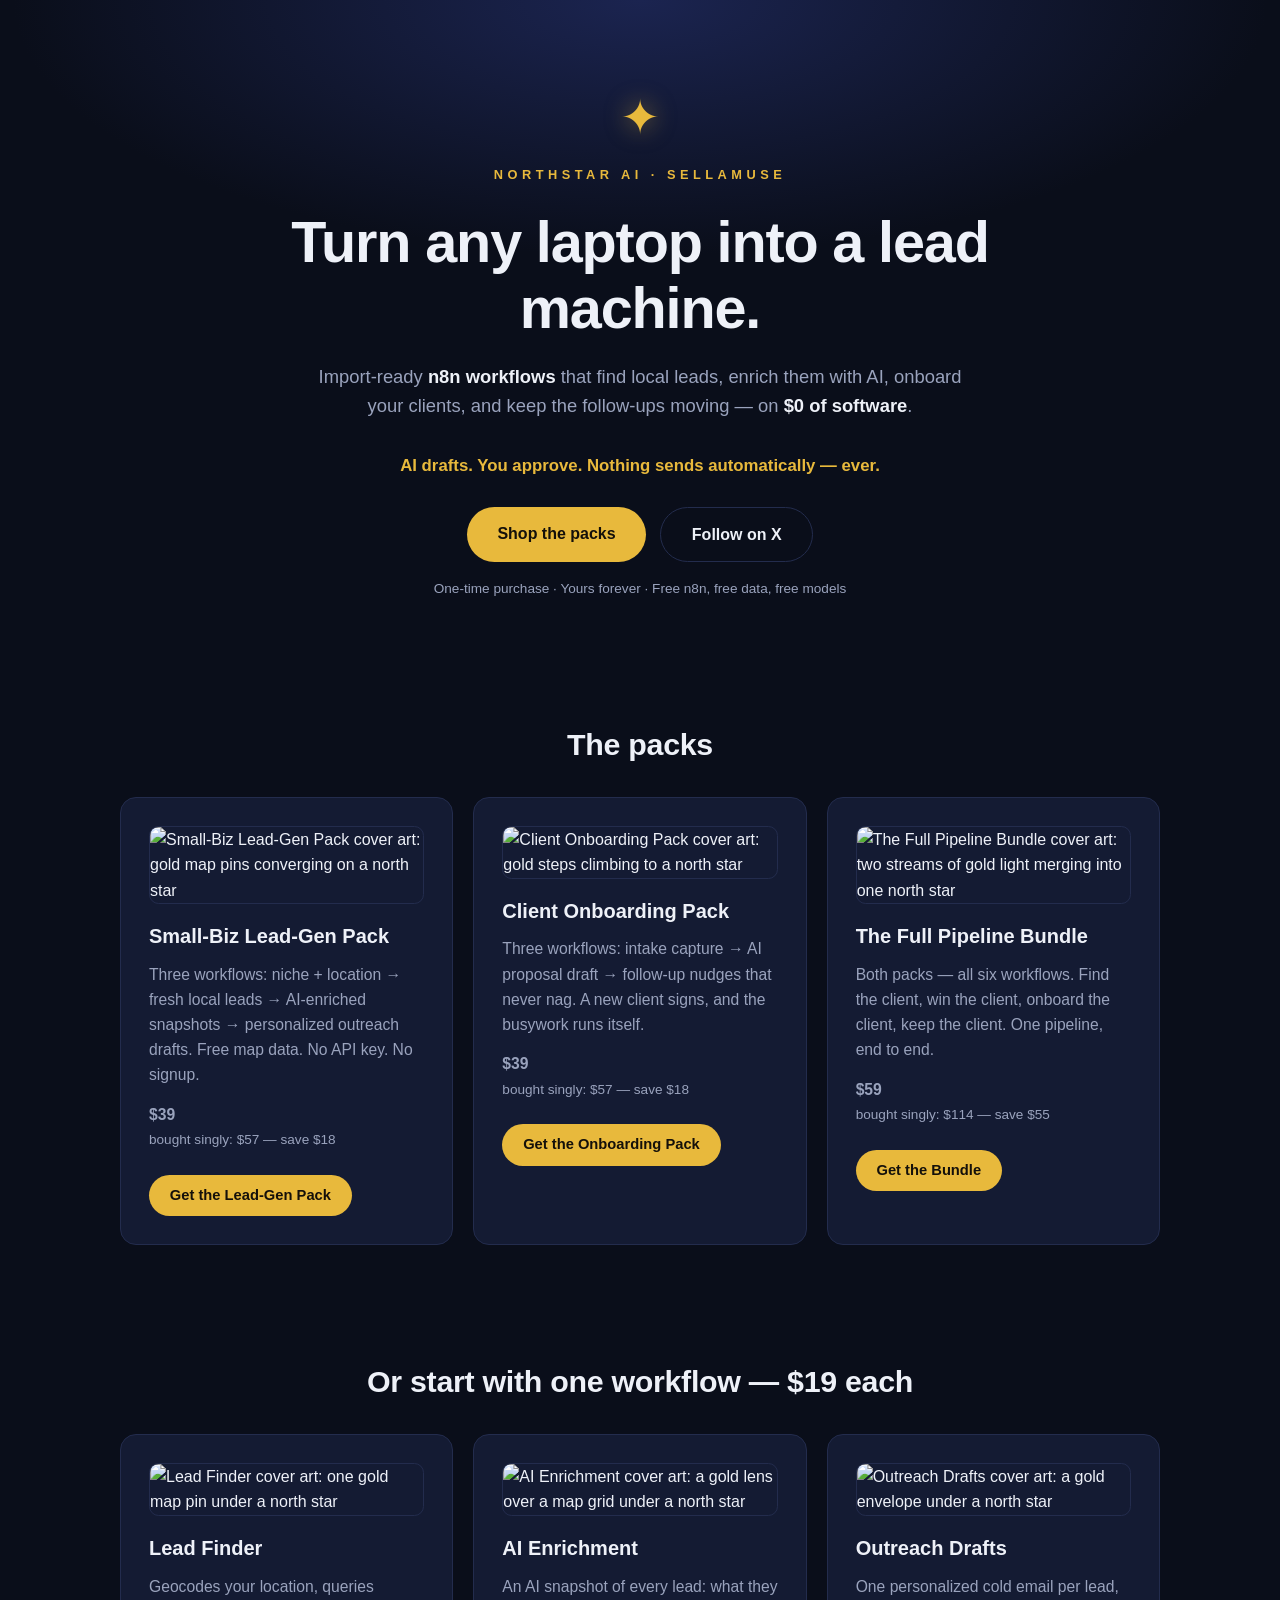
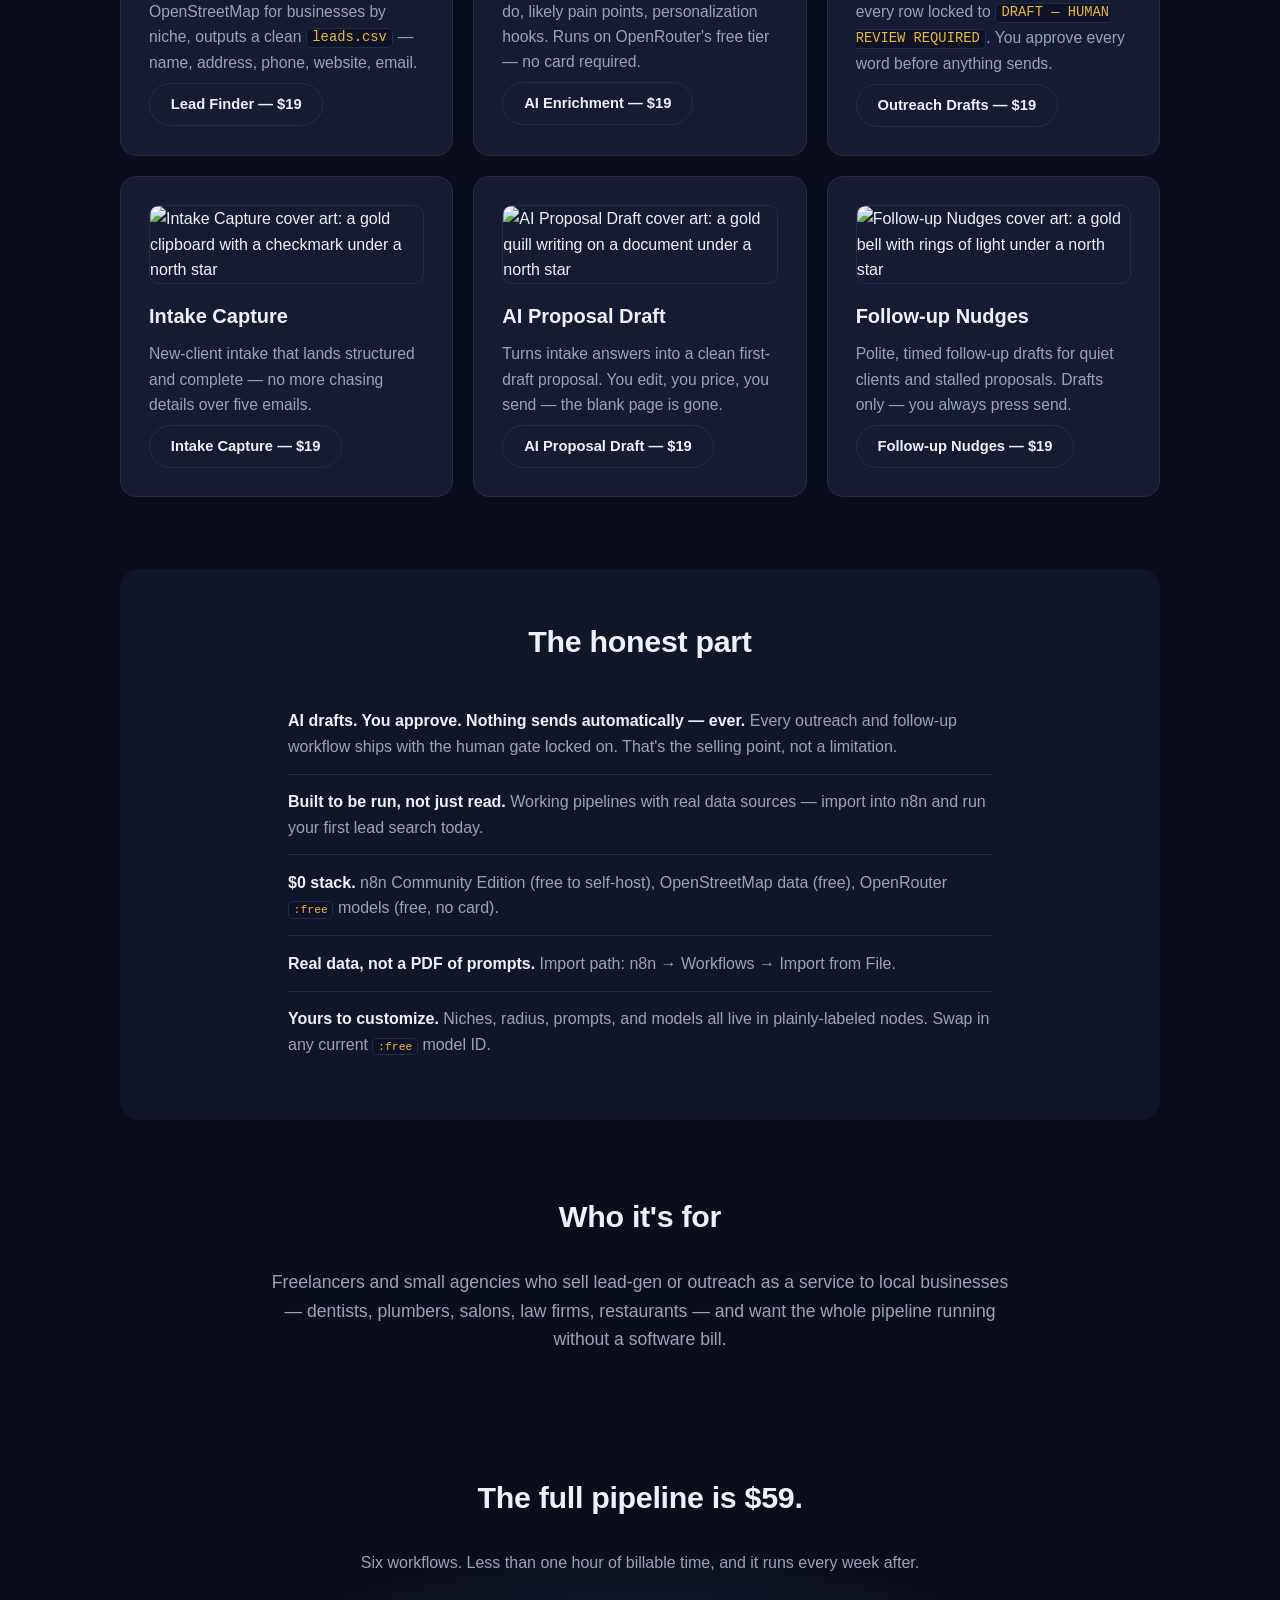
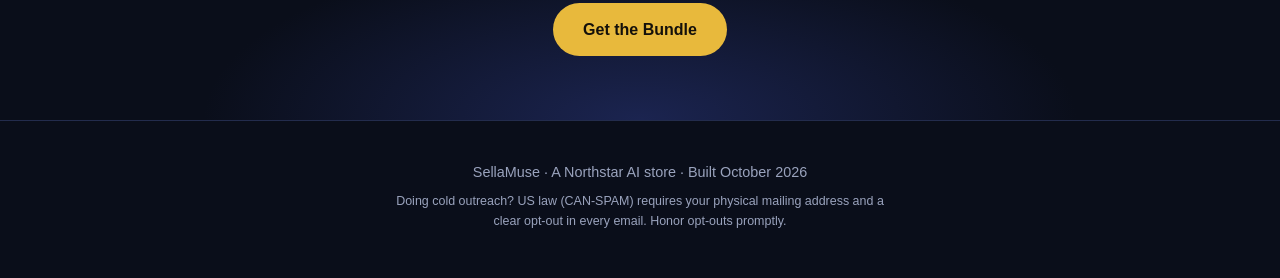
==== index.html @ 15011b5c "Add files via upload" ====
<!DOCTYPE html>
<html lang="en">
<head>
<meta charset="UTF-8">
<meta name="viewport" content="width=device-width, initial-scale=1.0">
<title>SellaMuse by Northstar AI — n8n Workflow Packs for Freelancers & Small Agencies</title>
<meta name="description" content="Import-ready n8n workflow packs: find local leads, onboard clients, follow up — on $0 of software. AI drafts. You approve. Nothing sends automatically — ever.">
<link rel="stylesheet" href="styles.css">
</head>
<body>

<header class="hero">
  <div class="star" aria-hidden="true">✦</div>
  <p class="brand">NORTHSTAR AI · SELLAMUSE</p>
  <h1>Turn any laptop into a lead machine.</h1>
  <p class="sub">Import-ready <strong>n8n workflows</strong> that find local leads, enrich them with AI, onboard your clients, and keep the follow-ups moving — on <strong>$0 of software</strong>.</p>
  <p class="trust">AI drafts. You approve. Nothing sends automatically — ever.</p>
  <div class="cta-row">
    <a class="btn primary" href="https://payhip.com/SellaMuse">Shop the packs</a>
    <a class="btn ghost" href="https://x.com/MichaelSpo0061" target="_blank" rel="noopener">Follow on X</a>
  </div>
  <p class="fine">One-time purchase · Yours forever · Free n8n, free data, free models</p>
</header>

<main>
  <section class="workflows">
    <h2>The packs</h2>
    <div class="cards">
      <article class="card">
        <img src="img/pack-leadgen.png" alt="Small-Biz Lead-Gen Pack cover art: gold map pins converging on a north star">
        <h3>Small-Biz Lead-Gen Pack</h3>
        <p>Three workflows: niche + location → fresh local leads → AI-enriched snapshots → personalized outreach drafts. Free map data. No API key. No signup.</p>
        <p class="price">$39 <span class="save">bought singly: $57 — save $18</span></p>
        <a class="btn primary small" href="https://payhip.com/b/7LZxp">Get the Lead-Gen Pack</a>
      </article>
      <article class="card">
        <img src="img/pack-onboarding.png" alt="Client Onboarding Pack cover art: gold steps climbing to a north star">
        <h3>Client Onboarding Pack</h3>
        <p>Three workflows: intake capture → AI proposal draft → follow-up nudges that never nag. A new client signs, and the busywork runs itself.</p>
        <p class="price">$39 <span class="save">bought singly: $57 — save $18</span></p>
        <a class="btn primary small" href="https://payhip.com/b/4yGvk">Get the Onboarding Pack</a>
      </article>
      <article class="card">
        <img src="img/bundle.png" alt="The Full Pipeline Bundle cover art: two streams of gold light merging into one north star">
        <h3>The Full Pipeline Bundle</h3>
        <p>Both packs — all six workflows. Find the client, win the client, onboard the client, keep the client. One pipeline, end to end.</p>
        <p class="price">$59 <span class="save">bought singly: $114 — save $55</span></p>
        <a class="btn primary small" href="https://payhip.com/b/wcTgh">Get the Bundle</a>
      </article>
    </div>
  </section>

  <section class="workflows">
    <h2>Or start with one workflow — $19 each</h2>
    <div class="cards">
      <article class="card">
        <img src="img/s-leadfinder.png" alt="Lead Finder cover art: one gold map pin under a north star">
        <h3>Lead Finder</h3>
        <p>Geocodes your location, queries OpenStreetMap for businesses by niche, outputs a clean <code>leads.csv</code> — name, address, phone, website, email.</p>
        <a class="btn ghost small" href="https://payhip.com/b/gflk5">Lead Finder — $19</a>
      </article>
      <article class="card">
        <img src="img/s-enrichment.png" alt="AI Enrichment cover art: a gold lens over a map grid under a north star">
        <h3>AI Enrichment</h3>
        <p>An AI snapshot of every lead: what they do, likely pain points, personalization hooks. Runs on OpenRouter's free tier — no card required.</p>
        <a class="btn ghost small" href="https://payhip.com/b/mHO2L">AI Enrichment — $19</a>
      </article>
      <article class="card">
        <img src="img/s-outreach.png" alt="Outreach Drafts cover art: a gold envelope under a north star">
        <h3>Outreach Drafts</h3>
        <p>One personalized cold email per lead, every row locked to <code>DRAFT — HUMAN REVIEW REQUIRED</code>. You approve every word before anything sends.</p>
        <a class="btn ghost small" href="https://payhip.com/b/BSHAp">Outreach Drafts — $19</a>
      </article>
      <article class="card">
        <img src="img/s-intake.png" alt="Intake Capture cover art: a gold clipboard with a checkmark under a north star">
        <h3>Intake Capture</h3>
        <p>New-client intake that lands structured and complete — no more chasing details over five emails.</p>
        <a class="btn ghost small" href="https://payhip.com/b/0YFAX">Intake Capture — $19</a>
      </article>
      <article class="card">
        <img src="img/s-proposal.png" alt="AI Proposal Draft cover art: a gold quill writing on a document under a north star">
        <h3>AI Proposal Draft</h3>
        <p>Turns intake answers into a clean first-draft proposal. You edit, you price, you send — the blank page is gone.</p>
        <a class="btn ghost small" href="https://payhip.com/b/UBZxe">AI Proposal Draft — $19</a>
      </article>
      <article class="card">
        <img src="img/s-followup.png" alt="Follow-up Nudges cover art: a gold bell with rings of light under a north star">
        <h3>Follow-up Nudges</h3>
        <p>Polite, timed follow-up drafts for quiet clients and stalled proposals. Drafts only — you always press send.</p>
        <a class="btn ghost small" href="https://payhip.com/b/4fX61">Follow-up Nudges — $19</a>
      </article>
    </div>
  </section>

  <section class="honest">
    <h2>The honest part</h2>
    <ul>
      <li><strong>AI drafts. You approve. Nothing sends automatically — ever.</strong> Every outreach and follow-up workflow ships with the human gate locked on. That's the selling point, not a limitation.</li>
      <li><strong>Built to be run, not just read.</strong> Working pipelines with real data sources — import into n8n and run your first lead search today.</li>
      <li><strong>$0 stack.</strong> n8n Community Edition (free to self-host), OpenStreetMap data (free), OpenRouter <code>:free</code> models (free, no card).</li>
      <li><strong>Real data, not a PDF of prompts.</strong> Import path: n8n → Workflows → Import from File.</li>
      <li><strong>Yours to customize.</strong> Niches, radius, prompts, and models all live in plainly-labeled nodes. Swap in any current <code>:free</code> model ID.</li>
    </ul>
  </section>

  <section class="who">
    <h2>Who it's for</h2>
    <p>Freelancers and small agencies who sell lead-gen or outreach as a service to local businesses — dentists, plumbers, salons, law firms, restaurants — and want the whole pipeline running without a software bill.</p>
  </section>

  <section class="final-cta">
    <h2>The full pipeline is $59.</h2>
    <p>Six workflows. Less than one hour of billable time, and it runs every week after.</p>
    <a class="btn primary" href="https://payhip.com/b/wcTgh">Get the Bundle</a>
  </section>
</main>

<footer>
  <p>SellaMuse · A Northstar AI store · Built October 2026</p>
  <p class="fine">Doing cold outreach? US law (CAN-SPAM) requires your physical mailing address and a clear opt-out in every email. Honor opt-outs promptly.</p>
</footer>

</body>
</html>
---- styles.css ----
:root {
  --bg: #0a0e1a;
  --bg2: #10162a;
  --card: #141b33;
  --gold: #e8b93c;
  --text: #eef1f8;
  --muted: #9aa3bd;
  --line: #232c4d;
}

* { box-sizing: border-box; margin: 0; padding: 0; }

body {
  background: var(--bg);
  color: var(--text);
  font-family: -apple-system, BlinkMacSystemFont, "Segoe UI", Inter, Roboto, sans-serif;
  line-height: 1.6;
  -webkit-font-smoothing: antialiased;
}

/* ---------- hero ---------- */
.hero {
  text-align: center;
  padding: 5rem 1.5rem 4rem;
  background: radial-gradient(ellipse 70% 55% at 50% 0%, #1b2450 0%, var(--bg) 70%);
}

.star {
  font-size: 3rem;
  color: var(--gold);
  text-shadow: 0 0 24px rgba(232, 185, 60, 0.55);
  margin-bottom: 0.5rem;
}

.brand {
  letter-spacing: 0.35em;
  font-size: 0.8rem;
  color: var(--gold);
  margin-bottom: 1.5rem;
  font-weight: 600;
}

.hero h1 {
  font-size: clamp(2.2rem, 6vw, 3.6rem);
  line-height: 1.15;
  max-width: 16em;
  margin: 0 auto 1.25rem;
  letter-spacing: -0.02em;
}

.sub {
  font-size: 1.15rem;
  color: var(--muted);
  max-width: 36em;
  margin: 0 auto 2rem;
}

.sub strong { color: var(--text); }

.cta-row {
  display: flex;
  gap: 0.9rem;
  justify-content: center;
  flex-wrap: wrap;
  margin-bottom: 1rem;
}

.btn {
  display: inline-block;
  padding: 0.85rem 1.9rem;
  border-radius: 999px;
  font-weight: 600;
  font-size: 1rem;
  text-decoration: none;
  transition: transform 0.15s ease, box-shadow 0.15s ease;
}

.btn.primary {
  background: var(--gold);
  color: #14100a;
}

.btn.primary:hover {
  transform: translateY(-2px);
  box-shadow: 0 8px 28px rgba(232, 185, 60, 0.35);
}

.btn.ghost {
  border: 1px solid var(--line);
  color: var(--text);
}

.btn.ghost:hover { border-color: var(--gold); }

.fine {
  font-size: 0.85rem;
  color: var(--muted);
}

/* ---------- sections ---------- */
main { max-width: 68rem; margin: 0 auto; padding: 0 1.5rem; }

section { padding: 3.5rem 0; }

h2 {
  font-size: 1.9rem;
  margin-bottom: 1.75rem;
  letter-spacing: -0.01em;
  text-align: center;
}

.cards {
  display: grid;
  grid-template-columns: repeat(auto-fit, minmax(17rem, 1fr));
  gap: 1.25rem;
}

.card {
  background: var(--card);
  border: 1px solid var(--line);
  border-radius: 1rem;
  padding: 1.75rem;
}

.card:hover { border-color: var(--gold); }

.num {
  font-size: 0.8rem;
  font-weight: 700;
  color: var(--gold);
  letter-spacing: 0.2em;
  margin-bottom: 0.6rem;
}

.card h3 { font-size: 1.25rem; margin-bottom: 0.6rem; }
.card p { color: var(--muted); font-size: 0.98rem; }

code {
  background: #0d1226;
  border: 1px solid var(--line);
  border-radius: 0.3rem;
  padding: 0.1em 0.4em;
  font-size: 0.88em;
  color: var(--gold);
}

/* ---------- honest ---------- */
.honest {
  background: var(--bg2);
  border-radius: 1.25rem;
  padding: 3rem 2.5rem;
  margin: 1rem 0;
}

.honest ul { list-style: none; max-width: 44em; margin: 0 auto; }
.honest li {
  padding: 0.9rem 0;
  border-bottom: 1px solid var(--line);
  color: var(--muted);
}
.honest li:last-child { border-bottom: none; }
.honest li strong { color: var(--text); }

/* ---------- who ---------- */
.who p {
  max-width: 42em;
  margin: 0 auto;
  text-align: center;
  color: var(--muted);
  font-size: 1.1rem;
}

/* ---------- final cta ---------- */
.final-cta {
  text-align: center;
  background: radial-gradient(ellipse 60% 80% at 50% 100%, #1b2450 0%, transparent 70%);
  border-radius: 1.25rem;
  padding: 4rem 2rem;
}

.final-cta p { color: var(--muted); margin-bottom: 1.75rem; }

/* ---------- footer ---------- */
footer {
  text-align: center;
  padding: 2.5rem 1.5rem 3rem;
  border-top: 1px solid var(--line);
  color: var(--muted);
  font-size: 0.9rem;
}

footer .fine { max-width: 40em; margin: 0.5rem auto 0; font-size: 0.78rem; }

@media (max-width: 40rem) {
  .honest { padding: 2rem 1.25rem; }
}

/* ---------- product cards (added 2026-10-12) ---------- */
.card img {
  width: 100%;
  border-radius: 0.6rem;
  margin-bottom: 1rem;
  border: 1px solid var(--line);
  display: block;
}

.trust {
  font-size: 1.05rem;
  font-weight: 600;
  color: var(--gold);
  max-width: 36em;
  margin: 0 auto 1.75rem;
}

.price {
  font-size: 1.5rem;
  font-weight: 700;
  color: var(--text);
  margin: 0.9rem 0 1rem;
}

.price .save {
  display: block;
  font-size: 0.85rem;
  font-weight: 500;
  color: var(--muted);
  margin-top: 0.15rem;
}

.btn.small {
  padding: 0.55rem 1.3rem;
  font-size: 0.92rem;
}

.card .btn { margin-top: 0.5rem; }
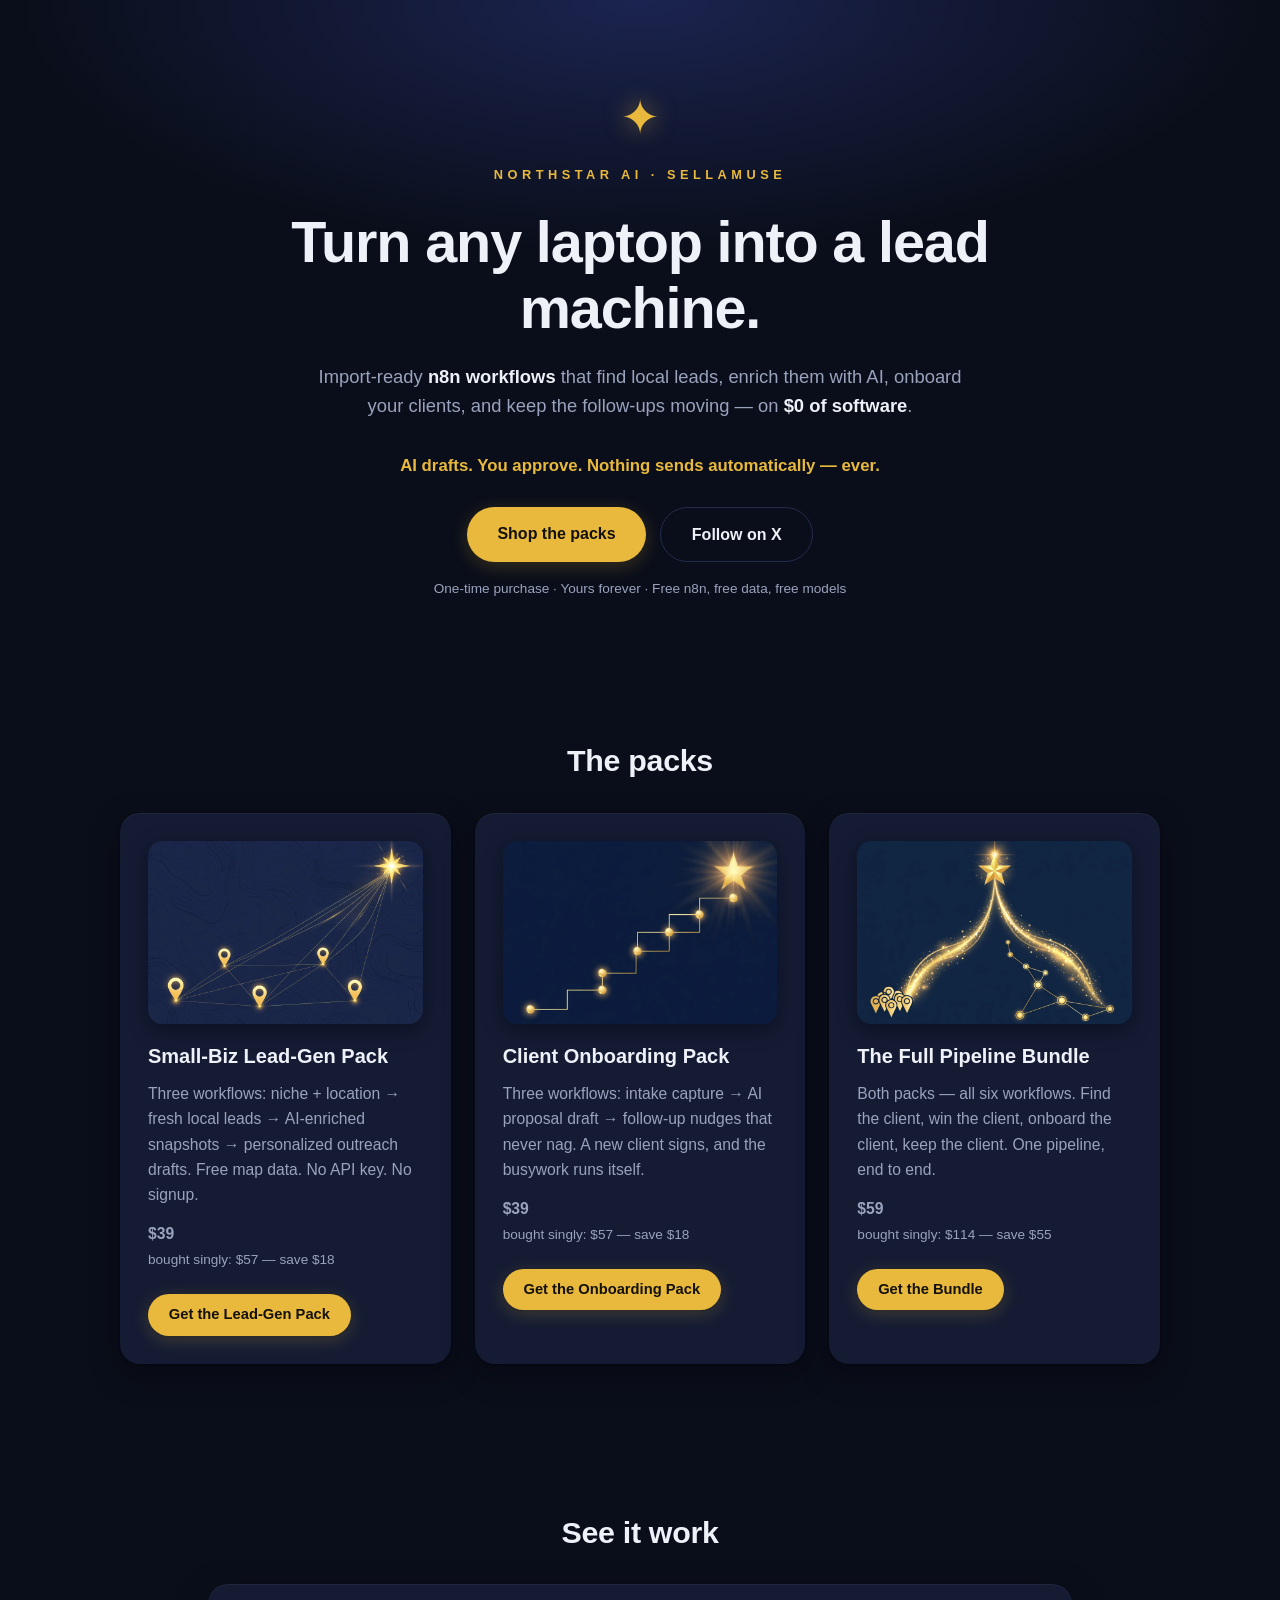
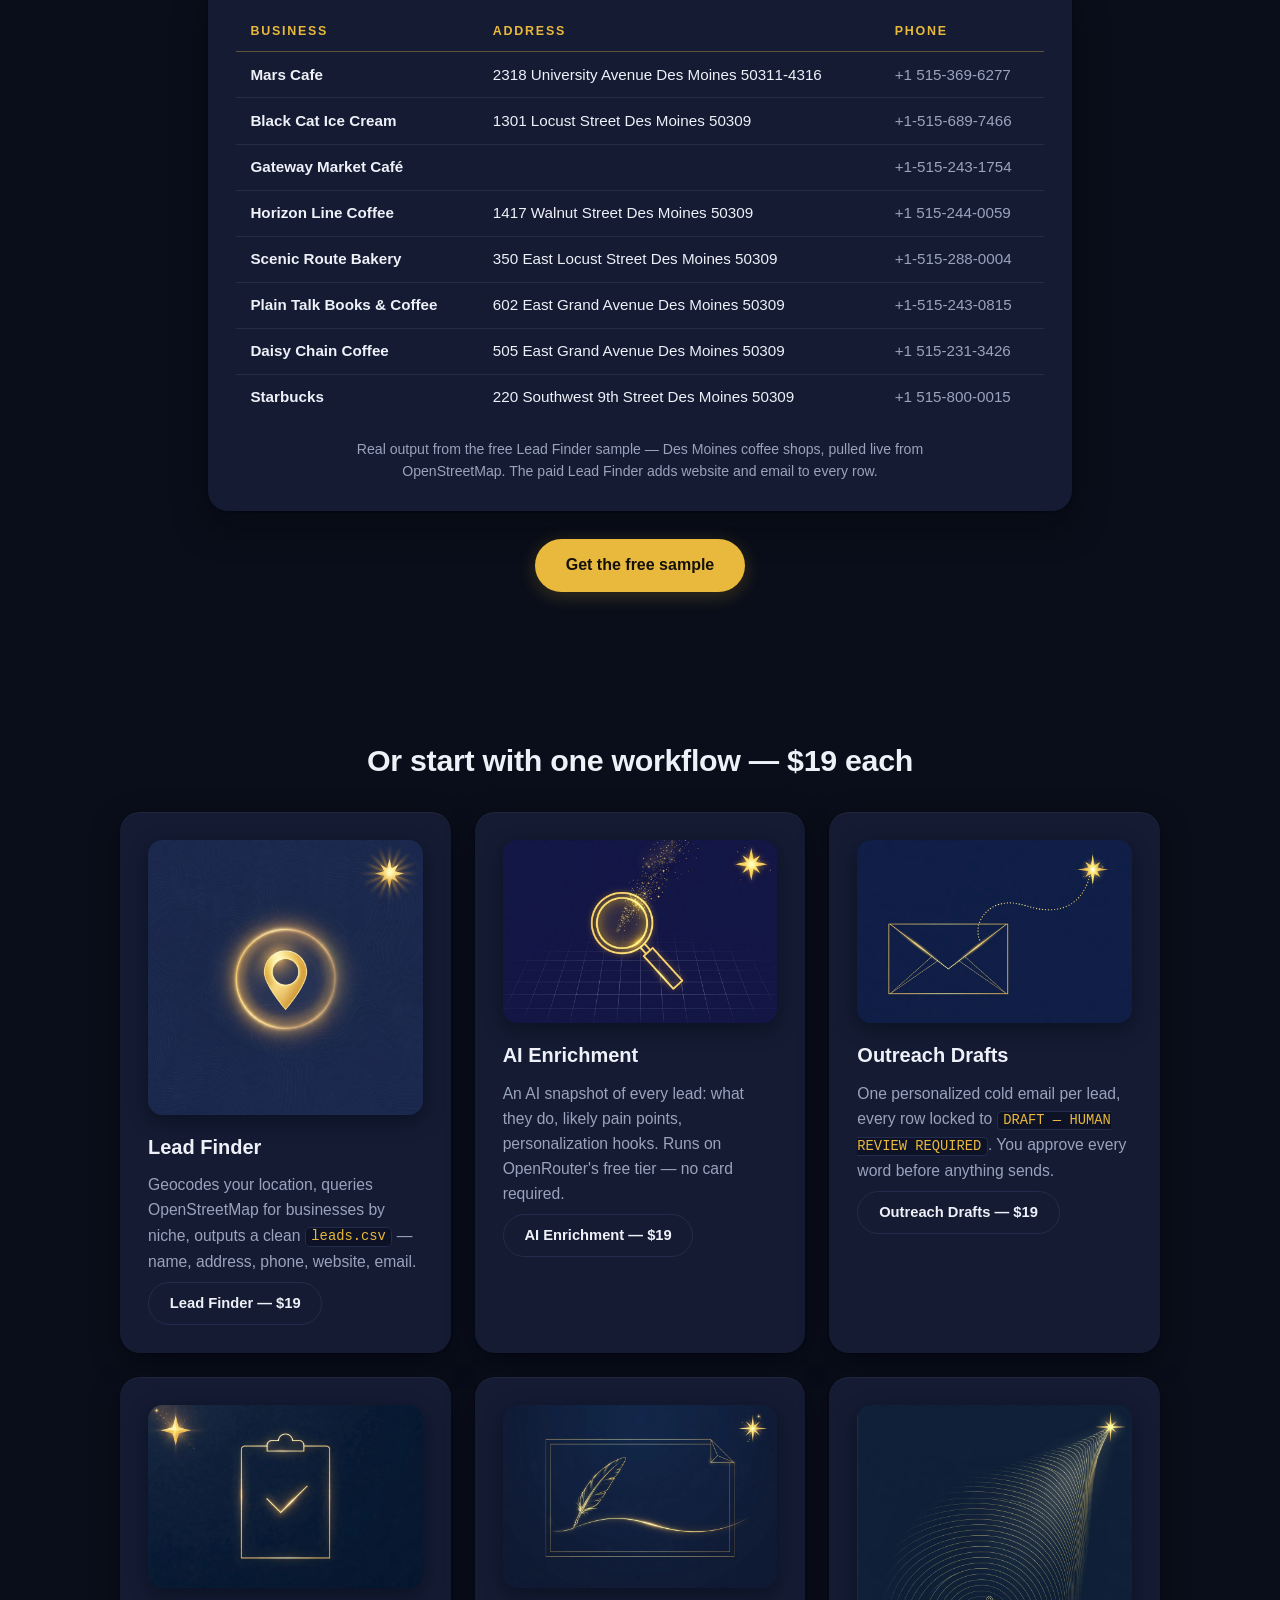
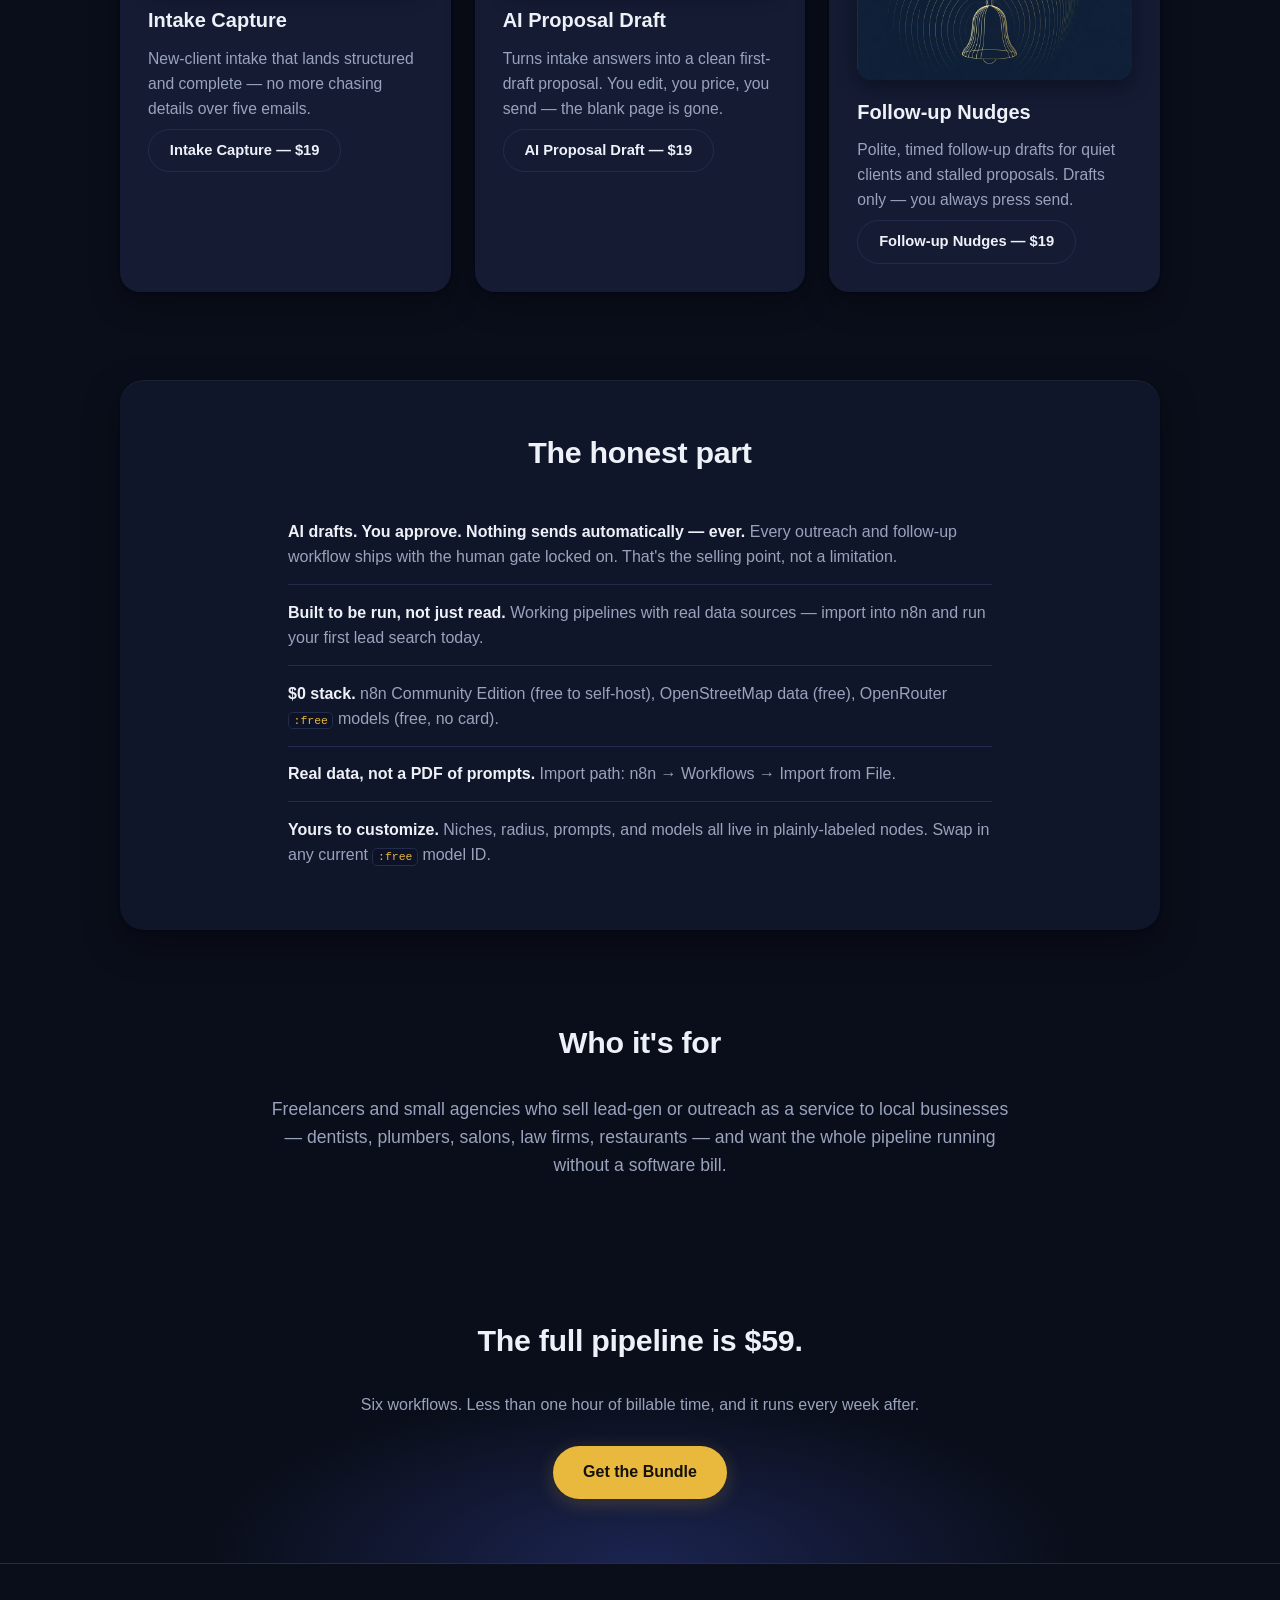
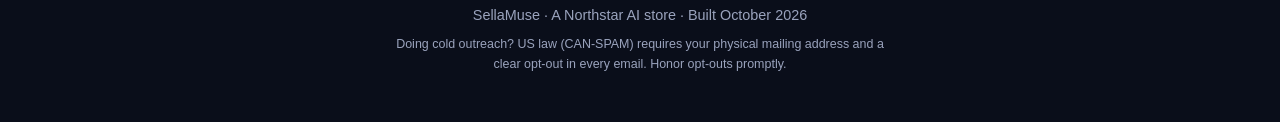
==== commit 5757de0d: "Site v2: polish, show-the-work section, sharing tags, favicon" ====
--- a/index.html
+++ b/index.html
@@ -5,6 +5,16 @@
 <meta name="viewport" content="width=device-width, initial-scale=1.0">
 <title>SellaMuse by Northstar AI — n8n Workflow Packs for Freelancers & Small Agencies</title>
 <meta name="description" content="Import-ready n8n workflow packs: find local leads, onboard clients, follow up — on $0 of software. AI drafts. You approve. Nothing sends automatically — ever.">
+<link rel="icon" type="image/svg+xml" href="favicon.svg">
+<meta property="og:type" content="website">
+<meta property="og:title" content="SellaMuse by Northstar AI — n8n Workflow Packs for Freelancers & Small Agencies">
+<meta property="og:description" content="Import-ready n8n workflow packs: find local leads, onboard clients, follow up — on $0 of software. AI drafts. You approve. Nothing sends automatically — ever.">
+<meta property="og:url" content="https://sellamuse.github.io/northstar-site/">
+<meta property="og:image" content="https://sellamuse.github.io/northstar-site/img/bundle.png">
+<meta name="twitter:card" content="summary_large_image">
+<meta name="twitter:title" content="SellaMuse by Northstar AI — n8n Workflow Packs for Freelancers & Small Agencies">
+<meta name="twitter:description" content="Import-ready n8n workflow packs: find local leads, onboard clients, follow up — on $0 of software. AI drafts. You approve. Nothing sends automatically — ever.">
+<meta name="twitter:image" content="https://sellamuse.github.io/northstar-site/img/bundle.png">
 <link rel="stylesheet" href="styles.css">
 </head>
 <body>
@@ -48,6 +58,31 @@
         <a class="btn primary small" href="https://payhip.com/b/wcTgh">Get the Bundle</a>
       </article>
     </div>
+  </section>
+
+  <section class="proof">
+    <h2>See it work</h2>
+    <figure class="sample-card">
+      <div class="table-wrap">
+        <table class="sample-table">
+          <thead>
+            <tr><th>Business</th><th>Address</th><th>Phone</th></tr>
+          </thead>
+          <tbody>
+            <tr><td>Mars Cafe</td><td>2318 University Avenue Des Moines 50311-4316</td><td>+1 515-369-6277</td></tr>
+            <tr><td>Black Cat Ice Cream</td><td>1301 Locust Street Des Moines 50309</td><td>+1-515-689-7466</td></tr>
+            <tr><td>Gateway Market Café</td><td></td><td>+1-515-243-1754</td></tr>
+            <tr><td>Horizon Line Coffee</td><td>1417 Walnut Street Des Moines 50309</td><td>+1 515-244-0059</td></tr>
+            <tr><td>Scenic Route Bakery</td><td>350 East Locust Street Des Moines 50309</td><td>+1-515-288-0004</td></tr>
+            <tr><td>Plain Talk Books &amp; Coffee</td><td>602 East Grand Avenue Des Moines 50309</td><td>+1-515-243-0815</td></tr>
+            <tr><td>Daisy Chain Coffee</td><td>505 East Grand Avenue Des Moines 50309</td><td>+1 515-231-3426</td></tr>
+            <tr><td>Starbucks</td><td>220 Southwest 9th Street Des Moines 50309</td><td>+1 515-800-0015</td></tr>
+          </tbody>
+        </table>
+      </div>
+      <figcaption>Real output from the free Lead Finder sample — Des Moines coffee shops, pulled live from OpenStreetMap. The paid Lead Finder adds website and email to every row.</figcaption>
+    </figure>
+    <p class="proof-cta"><a class="btn primary" href="https://github.com/sellamuse/lead-finder-free-sample">Get the free sample</a></p>
   </section>
 
   <section class="workflows">
--- a/styles.css
+++ b/styles.css
@@ -78,6 +78,7 @@
 .btn.primary {
   background: var(--gold);
   color: #14100a;
+  box-shadow: 0 4px 18px rgba(232, 185, 60, 0.22), 0 1px 3px rgba(2, 4, 10, 0.4);
 }
 
 .btn.primary:hover {
@@ -90,7 +91,11 @@
   color: var(--text);
 }
 
-.btn.ghost:hover { border-color: var(--gold); }
+.btn.ghost:hover {
+  border-color: var(--gold);
+  transform: translateY(-2px);
+  box-shadow: 0 8px 22px rgba(2, 4, 10, 0.35);
+}
 
 .fine {
   font-size: 0.85rem;
@@ -100,7 +105,7 @@
 /* ---------- sections ---------- */
 main { max-width: 68rem; margin: 0 auto; padding: 0 1.5rem; }
 
-section { padding: 3.5rem 0; }
+section { padding: 4.5rem 0; }
 
 h2 {
   font-size: 1.9rem;
@@ -112,17 +117,28 @@
 .cards {
   display: grid;
   grid-template-columns: repeat(auto-fit, minmax(17rem, 1fr));
-  gap: 1.25rem;
+  gap: 1.5rem;
 }
 
 .card {
   background: var(--card);
-  border: 1px solid var(--line);
-  border-radius: 1rem;
+  border-radius: 1.25rem;
   padding: 1.75rem;
-}
-
-.card:hover { border-color: var(--gold); }
+  box-shadow:
+    0 1px 2px rgba(2, 4, 10, 0.45),
+    0 10px 30px rgba(2, 4, 10, 0.35),
+    inset 0 1px 0 rgba(238, 241, 248, 0.05);
+  transition: transform 0.2s ease, box-shadow 0.2s ease;
+}
+
+.card:hover {
+  transform: translateY(-4px);
+  box-shadow:
+    0 2px 4px rgba(2, 4, 10, 0.45),
+    0 20px 44px rgba(2, 4, 10, 0.45),
+    0 0 0 1px rgba(232, 185, 60, 0.35),
+    inset 0 1px 0 rgba(238, 241, 248, 0.06);
+}
 
 .num {
   font-size: 0.8rem;
@@ -147,9 +163,13 @@
 /* ---------- honest ---------- */
 .honest {
   background: var(--bg2);
-  border-radius: 1.25rem;
+  border-radius: 1.5rem;
   padding: 3rem 2.5rem;
   margin: 1rem 0;
+  box-shadow:
+    0 1px 2px rgba(2, 4, 10, 0.45),
+    0 14px 36px rgba(2, 4, 10, 0.35),
+    inset 0 1px 0 rgba(238, 241, 248, 0.05);
 }
 
 .honest ul { list-style: none; max-width: 44em; margin: 0 auto; }
@@ -198,9 +218,9 @@
 /* ---------- product cards (added 2026-10-12) ---------- */
 .card img {
   width: 100%;
-  border-radius: 0.6rem;
+  border-radius: 0.9rem;
   margin-bottom: 1rem;
-  border: 1px solid var(--line);
+  box-shadow: 0 6px 20px rgba(2, 4, 10, 0.4);
   display: block;
 }
 
@@ -233,3 +253,64 @@
 }
 
 .card .btn { margin-top: 0.5rem; }
+
+/* ---------- proof / see it work (added 2026-10-13) ---------- */
+.sample-card {
+  background: var(--card);
+  border-radius: 1.25rem;
+  padding: 1.75rem;
+  max-width: 54rem;
+  margin: 0 auto;
+  box-shadow:
+    0 1px 2px rgba(2, 4, 10, 0.45),
+    0 14px 36px rgba(2, 4, 10, 0.4),
+    inset 0 1px 0 rgba(238, 241, 248, 0.05);
+}
+
+.table-wrap { overflow-x: auto; border-radius: 0.75rem; }
+
+.sample-table {
+  width: 100%;
+  min-width: 34rem;
+  border-collapse: collapse;
+  font-size: 0.95rem;
+  text-align: left;
+}
+
+.sample-table th {
+  color: var(--gold);
+  font-size: 0.78rem;
+  font-weight: 700;
+  letter-spacing: 0.14em;
+  text-transform: uppercase;
+  padding: 0.6rem 0.9rem;
+  border-bottom: 1px solid rgba(232, 185, 60, 0.35);
+  white-space: nowrap;
+}
+
+.sample-table td {
+  color: var(--text);
+  padding: 0.65rem 0.9rem;
+  border-bottom: 1px solid rgba(154, 163, 189, 0.12);
+  white-space: nowrap;
+}
+
+.sample-table td:first-child { font-weight: 600; }
+.sample-table td:last-child { color: var(--muted); }
+.sample-table tbody tr:last-child td { border-bottom: none; }
+.sample-table tbody tr { transition: background 0.15s ease; }
+.sample-table tbody tr:hover { background: rgba(232, 185, 60, 0.05); }
+
+.sample-card figcaption {
+  color: var(--muted);
+  font-size: 0.88rem;
+  text-align: center;
+  max-width: 42em;
+  margin: 1.1rem auto 0;
+}
+
+.proof-cta { text-align: center; margin-top: 1.75rem; }
+
+@media (max-width: 40rem) {
+  .sample-card { padding: 1.25rem; }
+}
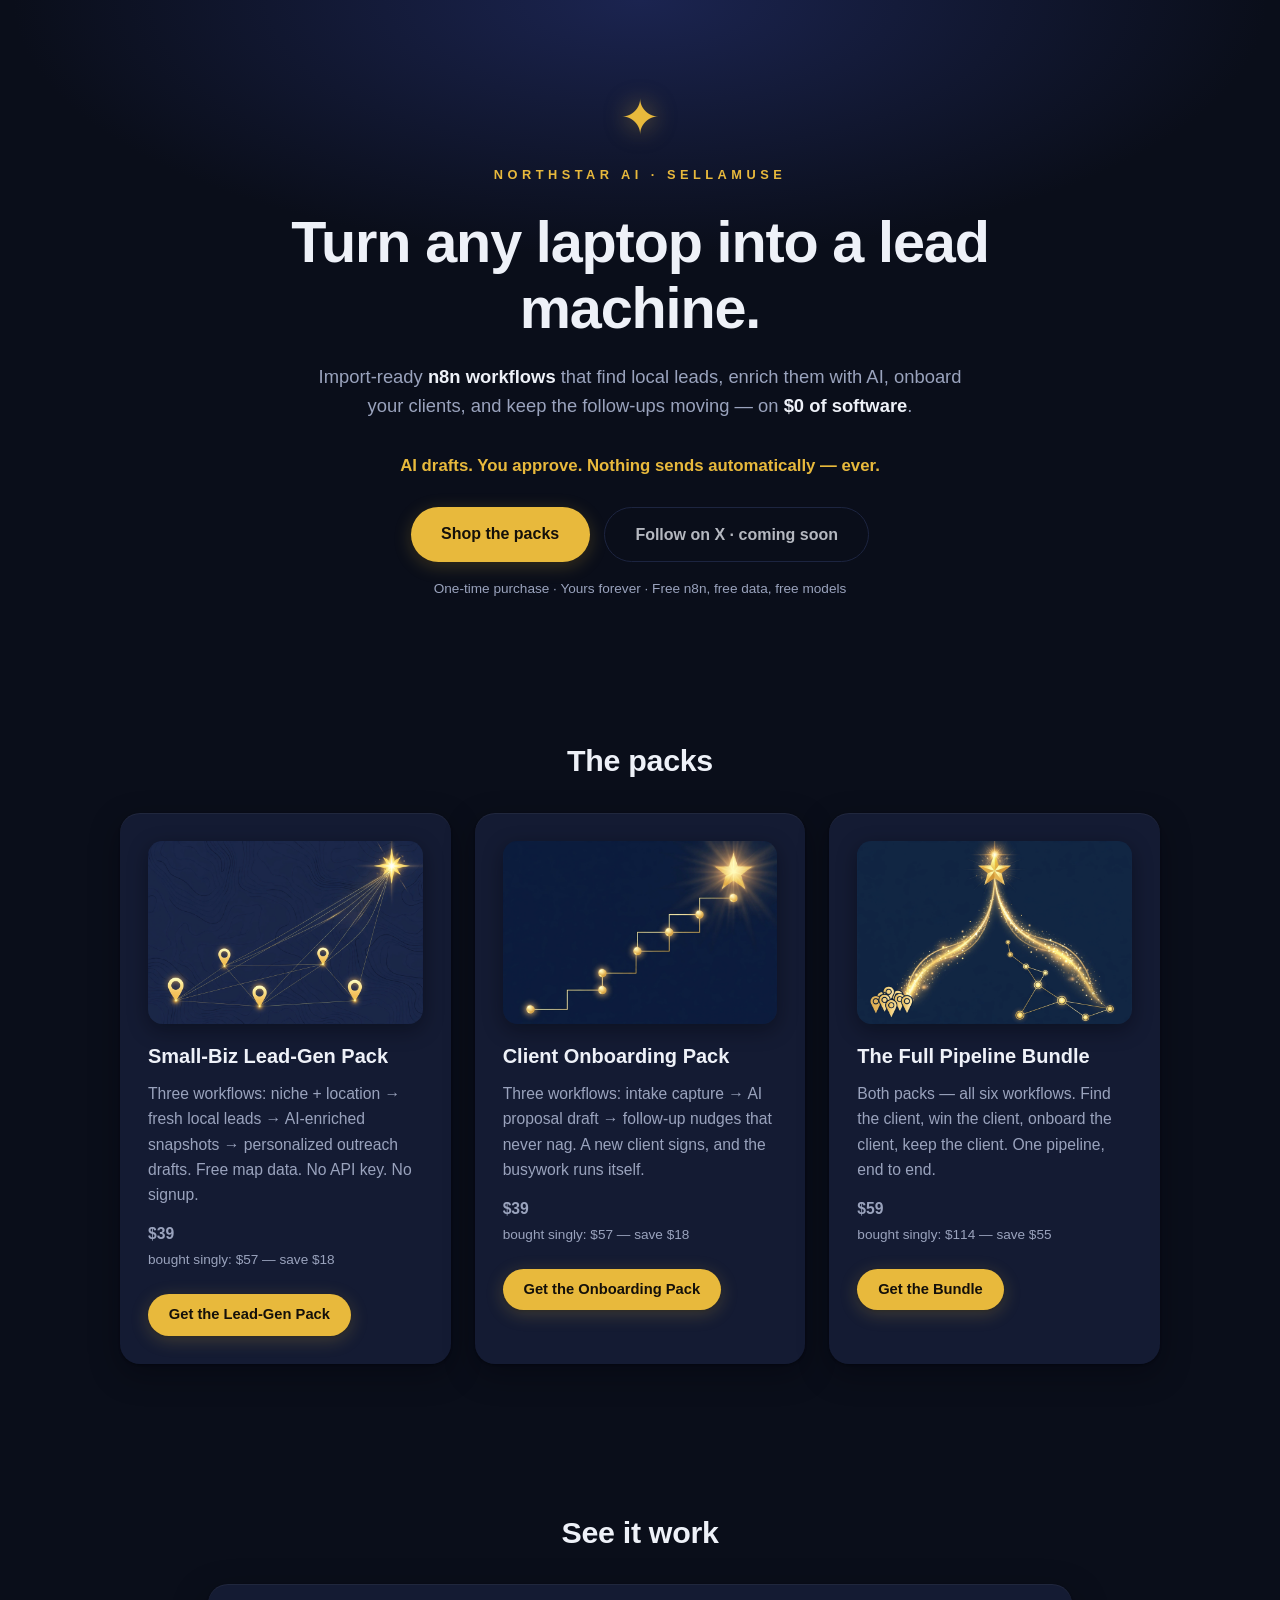
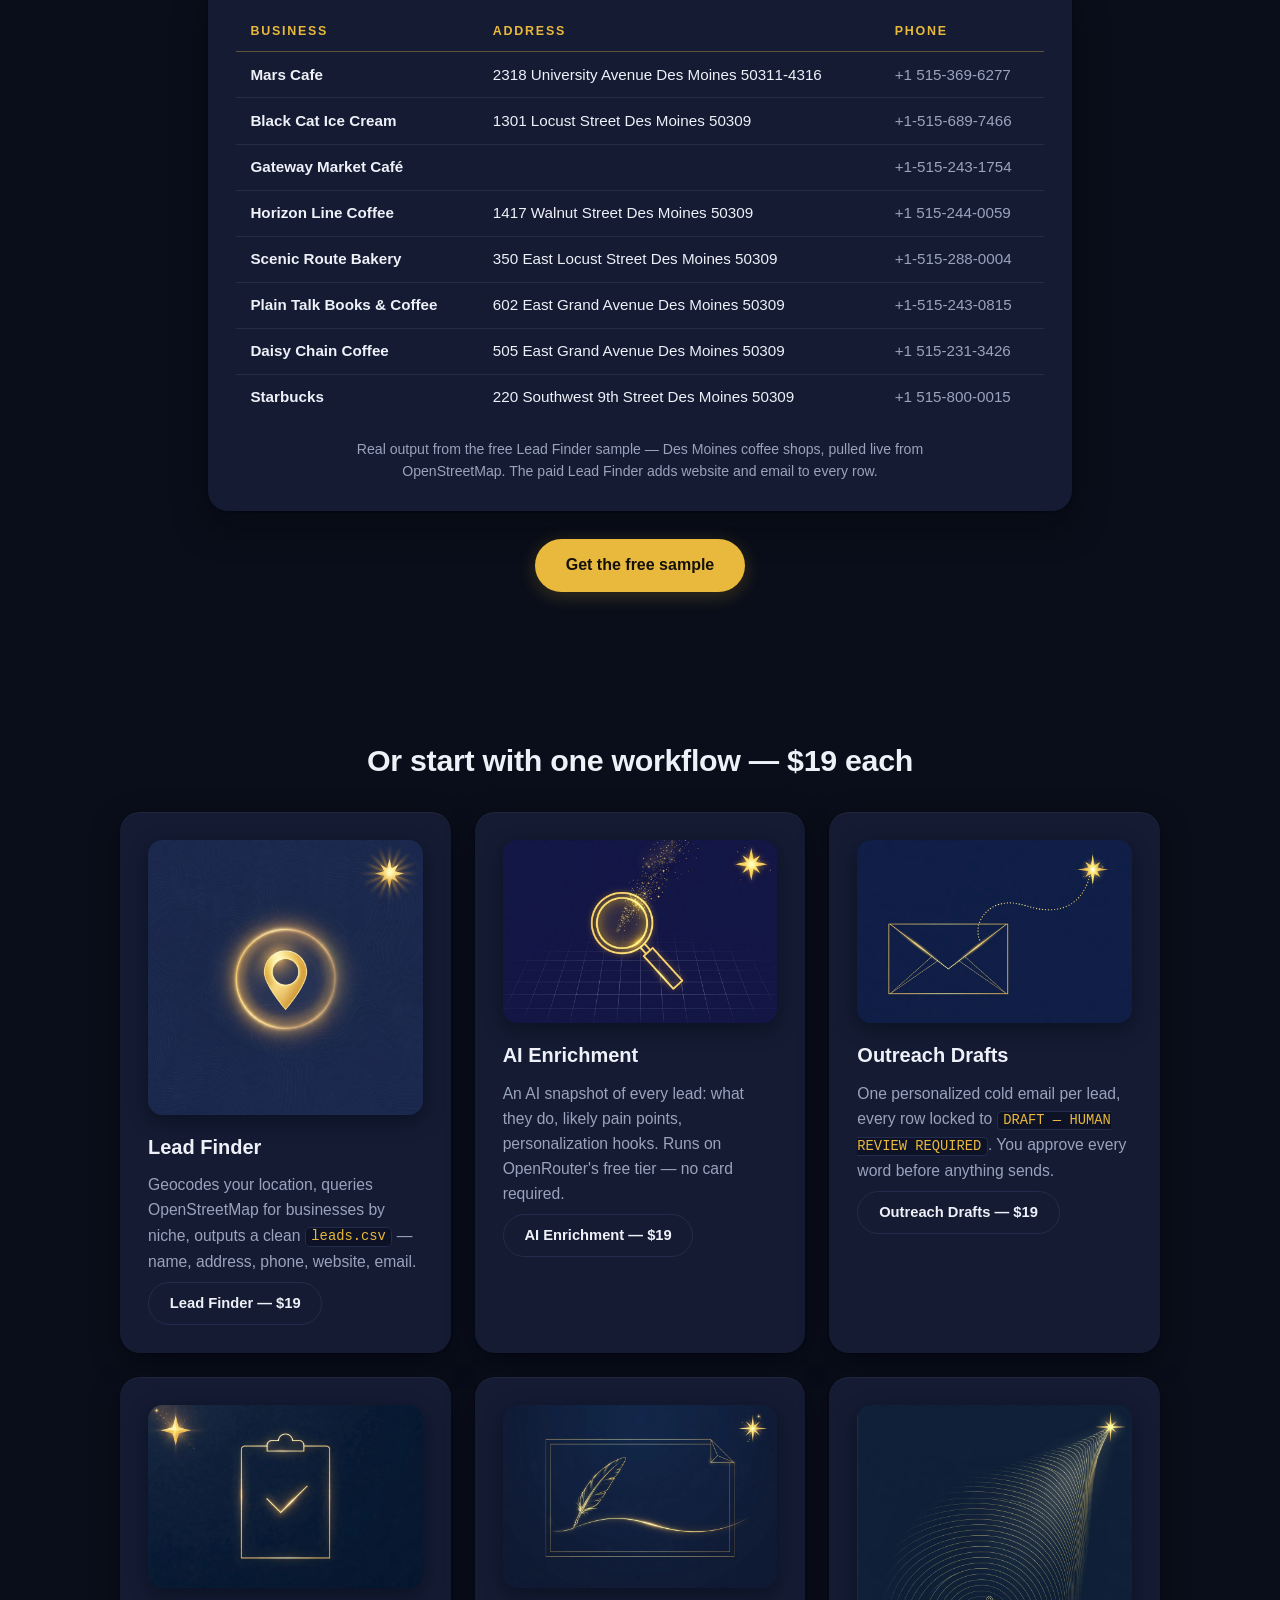
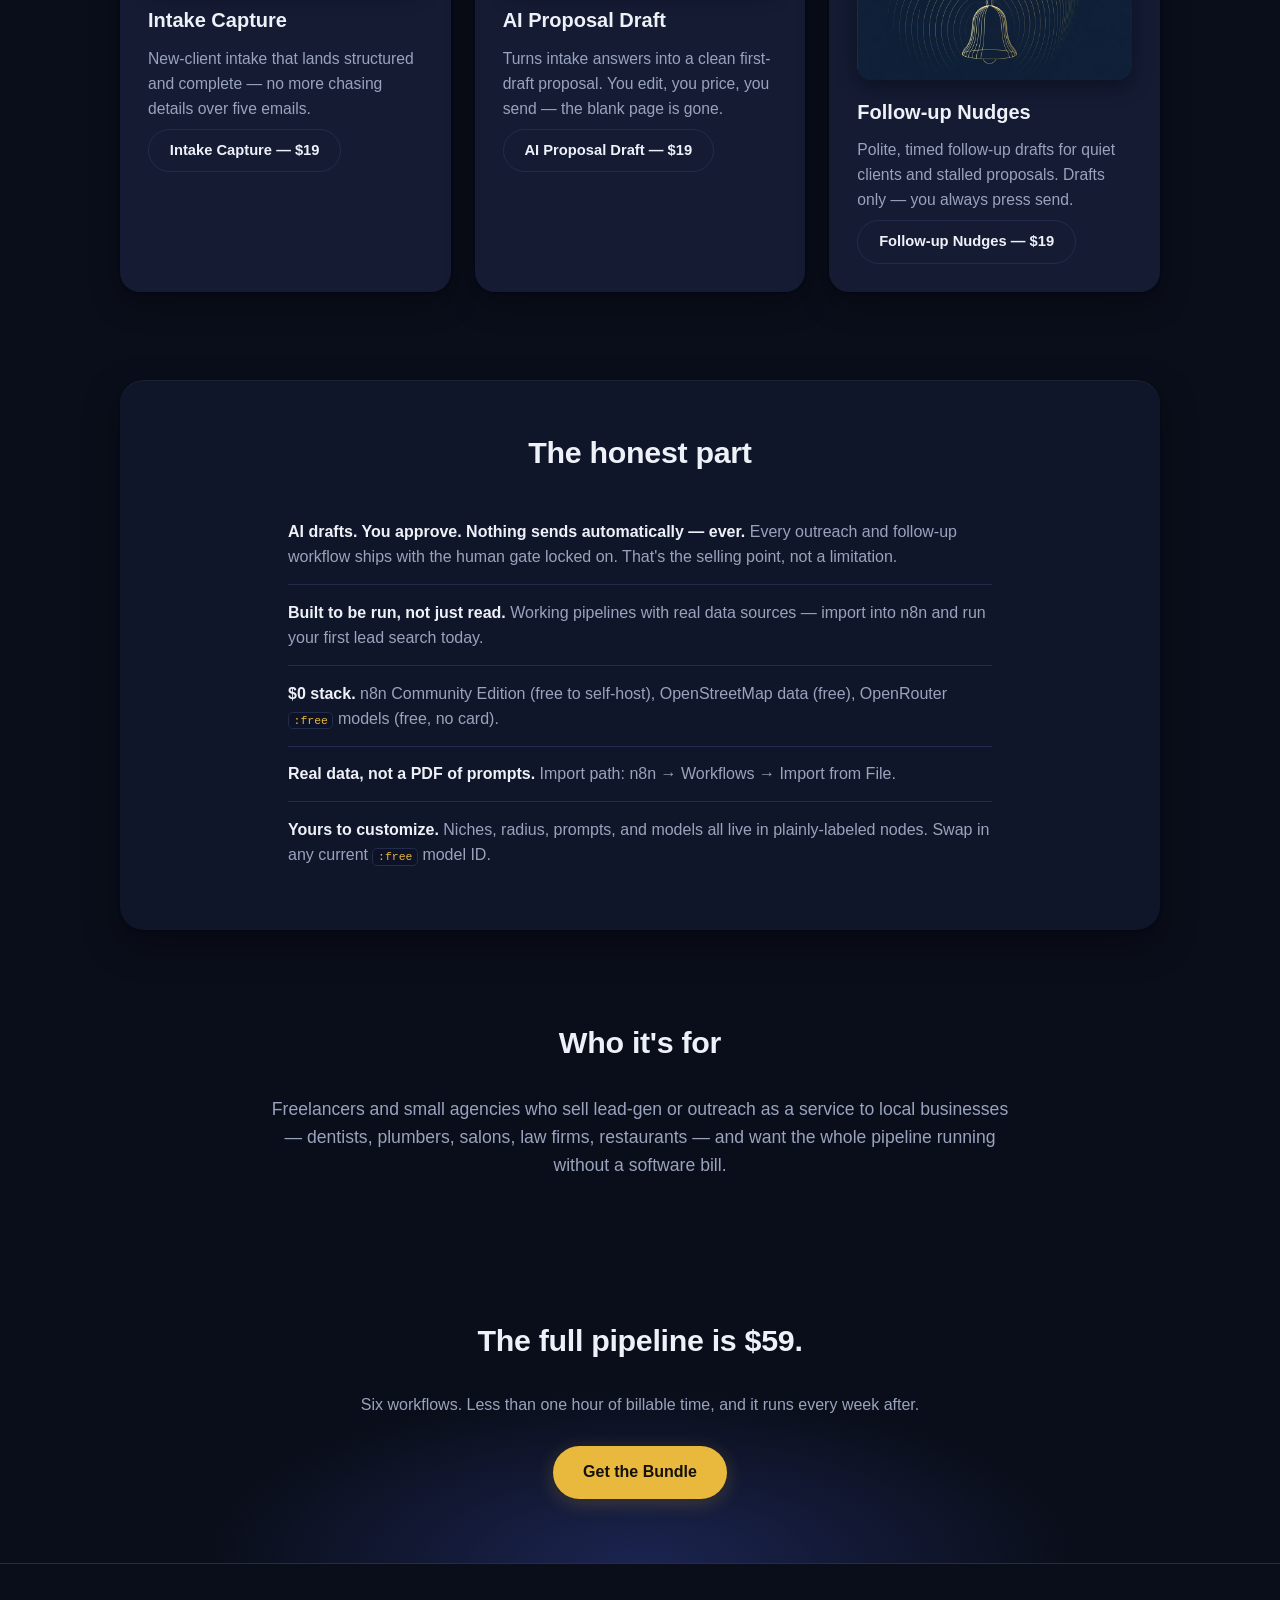
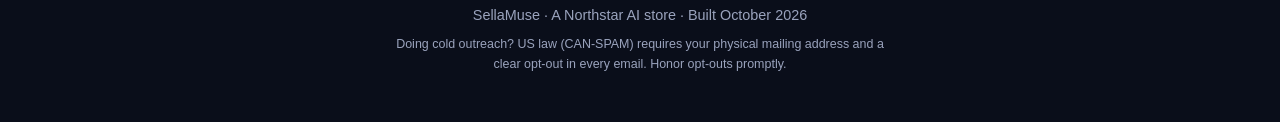
==== commit 66885b2b: "Follow on X marked coming soon (link removed)" ====
--- a/index.html
+++ b/index.html
@@ -27,7 +27,7 @@
   <p class="trust">AI drafts. You approve. Nothing sends automatically — ever.</p>
   <div class="cta-row">
     <a class="btn primary" href="https://payhip.com/SellaMuse">Shop the packs</a>
-    <a class="btn ghost" href="https://x.com/MichaelSpo0061" target="_blank" rel="noopener">Follow on X</a>
+    <span class="btn ghost" style="opacity:.75;cursor:default" aria-disabled="true">Follow on X · coming soon</span>
   </div>
   <p class="fine">One-time purchase · Yours forever · Free n8n, free data, free models</p>
 </header>
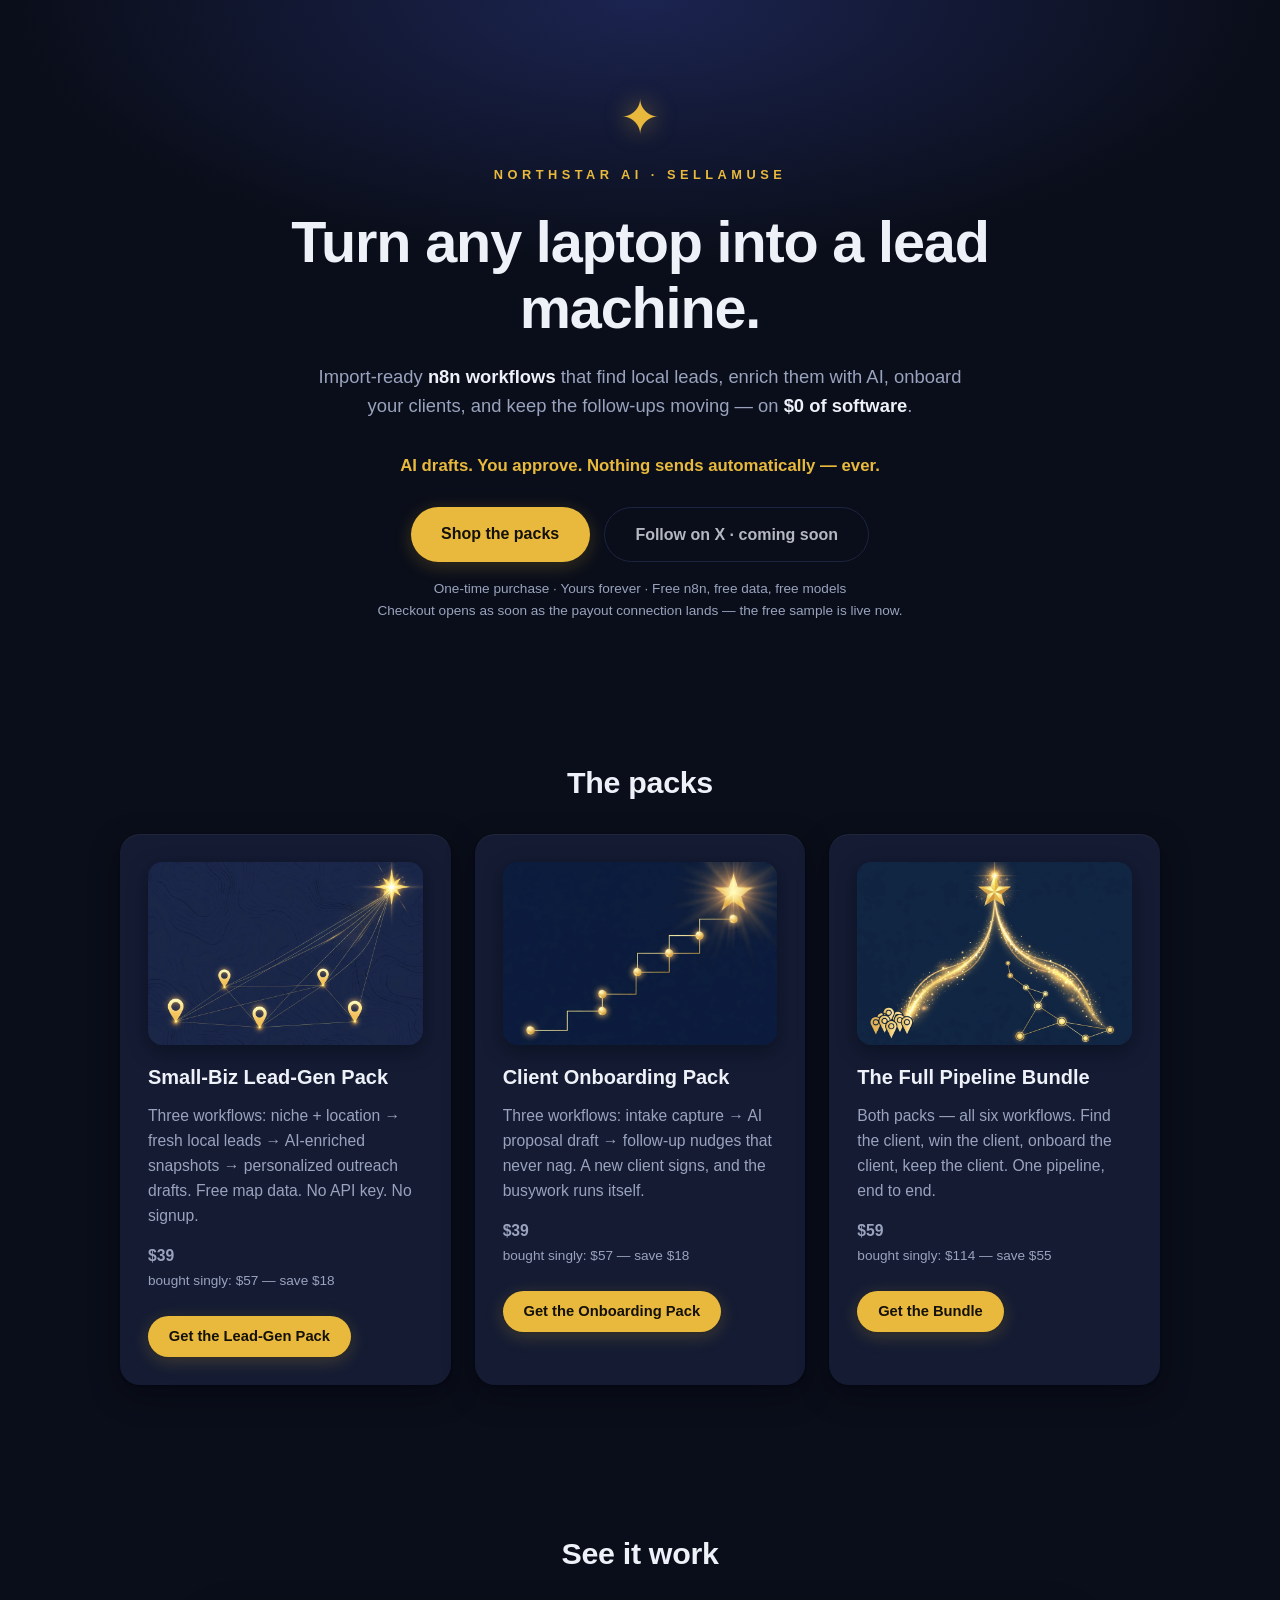
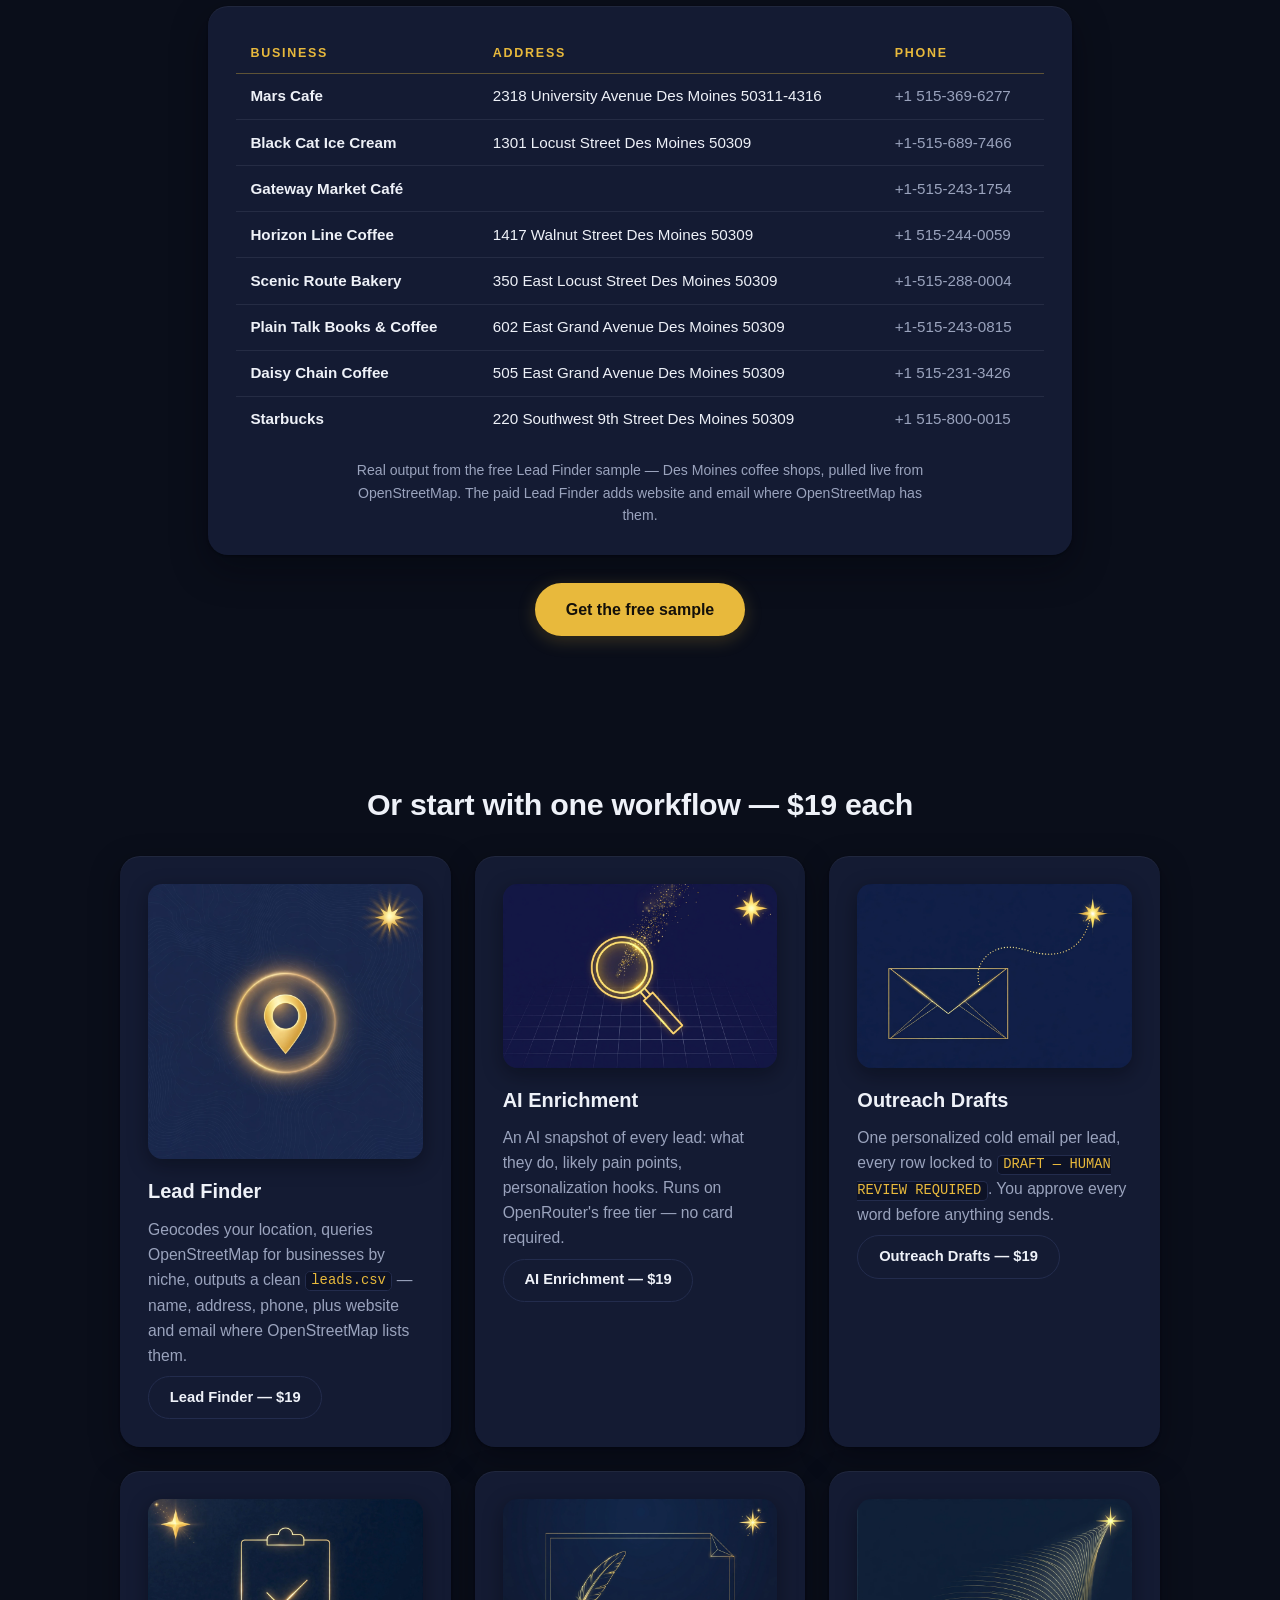
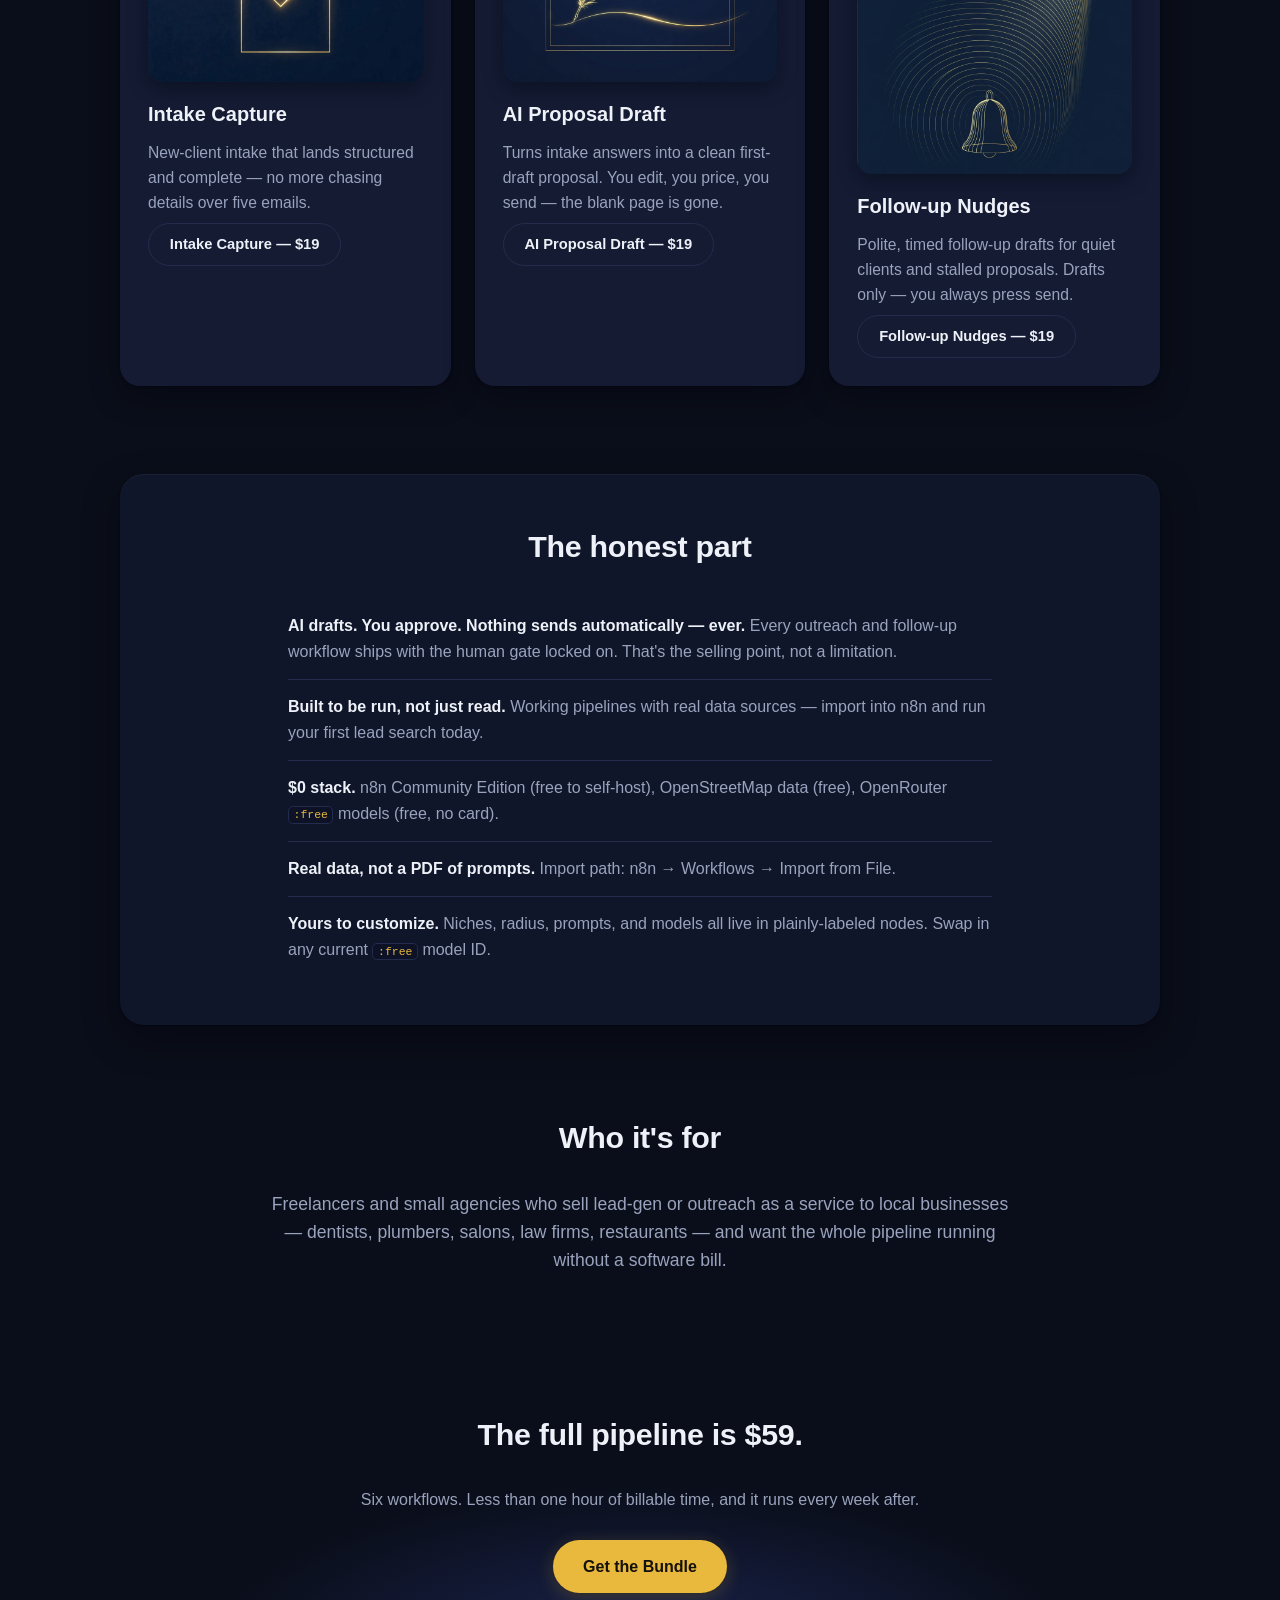
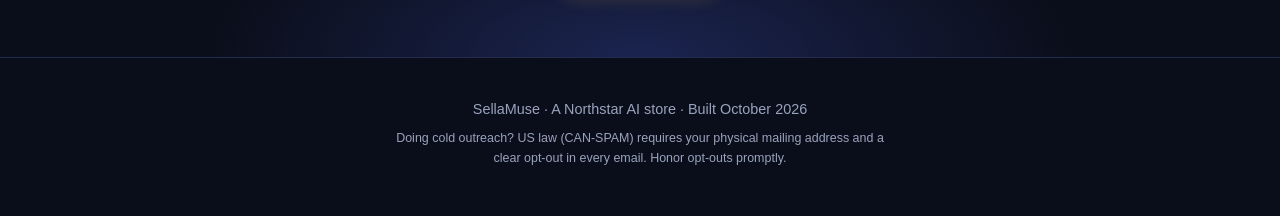
==== commit 360a6b36: "Site: checkout caveat, claim qualifiers, FAQ page, chat widget" ====
--- a/index.html
+++ b/index.html
@@ -30,6 +30,7 @@
     <span class="btn ghost" style="opacity:.75;cursor:default" aria-disabled="true">Follow on X · coming soon</span>
   </div>
   <p class="fine">One-time purchase · Yours forever · Free n8n, free data, free models</p>
+  <p class="fine">Checkout opens as soon as the payout connection lands — the free sample is live now.</p>
 </header>
 
 <main>
@@ -80,7 +81,7 @@
           </tbody>
         </table>
       </div>
-      <figcaption>Real output from the free Lead Finder sample — Des Moines coffee shops, pulled live from OpenStreetMap. The paid Lead Finder adds website and email to every row.</figcaption>
+      <figcaption>Real output from the free Lead Finder sample — Des Moines coffee shops, pulled live from OpenStreetMap. The paid Lead Finder adds website and email where OpenStreetMap has them.</figcaption>
     </figure>
     <p class="proof-cta"><a class="btn primary" href="https://github.com/sellamuse/lead-finder-free-sample">Get the free sample</a></p>
   </section>
@@ -91,7 +92,7 @@
       <article class="card">
         <img src="img/s-leadfinder.png" alt="Lead Finder cover art: one gold map pin under a north star">
         <h3>Lead Finder</h3>
-        <p>Geocodes your location, queries OpenStreetMap for businesses by niche, outputs a clean <code>leads.csv</code> — name, address, phone, website, email.</p>
+        <p>Geocodes your location, queries OpenStreetMap for businesses by niche, outputs a clean <code>leads.csv</code> — name, address, phone, plus website and email where OpenStreetMap lists them.</p>
         <a class="btn ghost small" href="https://payhip.com/b/gflk5">Lead Finder — $19</a>
       </article>
       <article class="card">
@@ -155,5 +156,18 @@
   <p class="fine">Doing cold outreach? US law (CAN-SPAM) requires your physical mailing address and a clear opt-out in every email. Honor opt-outs promptly.</p>
 </footer>
 
+<!--Start of Tawk.to Script-->
+<script type="text/javascript">
+var Tawk_API=Tawk_API||{}, Tawk_LoadStart=new Date();
+(function(){
+var s1=document.createElement("script"),s0=document.getElementsByTagName("script")[0];
+s1.async=true;
+s1.src='https://embed.tawk.to/6aceb844a2a83434db44d880/1k4rnvjg4';
+s1.charset='UTF-8';
+s1.setAttribute('crossorigin','*');
+s0.parentNode.insertBefore(s1,s0);
+})();
+</script>
+<!--End of Tawk.to Script-->
 </body>
 </html>
